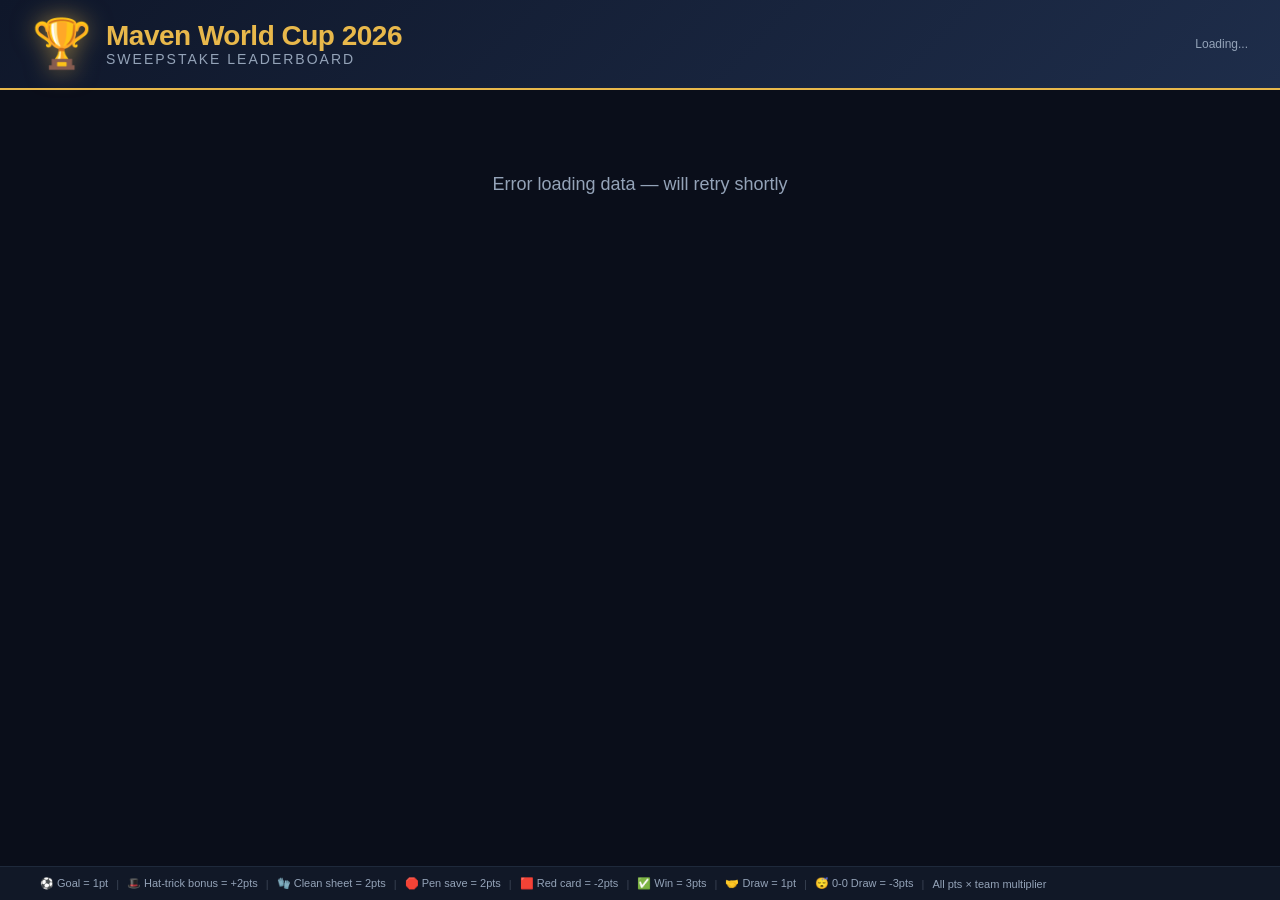
==== index.html @ de95c42e "Initial commit - WC2026 sweepstake leaderboard" ====
<!DOCTYPE html>
<html lang="en">
<head>
  <meta charset="UTF-8" />
  <meta name="viewport" content="width=device-width, initial-scale=1.0" />
  <title>Maven WC2026 Sweepstake</title>
  <link rel="stylesheet" href="style.css" />
</head>
<body class="leaderboard-page">

  <header class="lb-header">
    <div class="lb-header__logo">
      <span class="lb-header__trophy" onclick="window.location.href='admin.html'">🏆</span>
      <div>
        <h1 class="lb-header__title">Maven World Cup 2026</h1>
        <p class="lb-header__subtitle">Sweepstake Leaderboard</p>
      </div>
    </div>
    <div class="lb-header__meta">
      <span id="last-updated" class="lb-header__updated">Loading...</span>
    </div>
  </header>

  <main class="lb-main">
    <div id="leaderboard-container" class="lb-table-wrap">
      <div class="lb-loading">Loading scores...</div>
    </div>
  </main>

  <footer class="lb-footer">
    <div id="scoring-key" class="scoring-key">
      <span class="key-item">⚽ Goal = 1pt</span>
      <span class="key-sep">|</span>
      <span class="key-item">🎩 Hat-trick bonus = +2pts</span>
      <span class="key-sep">|</span>
      <span class="key-item">🧤 Clean sheet = 2pts</span>
      <span class="key-sep">|</span>
      <span class="key-item">🛑 Pen save = 2pts</span>
      <span class="key-sep">|</span>
      <span class="key-item">🟥 Red card = -2pts</span>
      <span class="key-sep">|</span>
      <span class="key-item">✅ Win = 3pts</span>
      <span class="key-sep">|</span>
      <span class="key-item">🤝 Draw = 1pt</span>
      <span class="key-sep">|</span>
      <span class="key-item">😴 0-0 Draw = -3pts</span>
      <span class="key-sep">|</span>
      <span class="key-item">All pts × team multiplier</span>
    </div>
  </footer>

  <script src="js/scoring.js"></script>
  <script src="js/leaderboard.js"></script>
</body>
</html>
---- style.css ----
/* ===================================================
   WC2026 Sweepstake – Stylesheet
   =================================================== */

:root {
  --bg:         #0a0e1a;
  --bg-card:    #111827;
  --bg-card2:   #1a2235;
  --accent:     #e8b84b;
  --accent2:    #3b82f6;
  --green:      #22c55e;
  --red:        #ef4444;
  --text:       #f1f5f9;
  --text-muted: #94a3b8;
  --border:     #1e293b;
  --gold:       #ffd700;
  --silver:     #c0c0c0;
  --bronze:     #cd7f32;
  --font:       'Segoe UI', Arial, sans-serif;
  --radius:     10px;
  --shadow:     0 4px 24px rgba(0,0,0,0.4);
}

* { box-sizing: border-box; margin: 0; padding: 0; }

body {
  font-family: var(--font);
  background: var(--bg);
  color: var(--text);
  min-height: 100vh;
}

a { color: var(--accent); text-decoration: none; }

/* ---- BUTTONS ---- */
.btn {
  display: inline-flex;
  align-items: center;
  gap: 6px;
  padding: 10px 20px;
  border-radius: 6px;
  border: none;
  cursor: pointer;
  font-size: 14px;
  font-family: var(--font);
  font-weight: 600;
  transition: opacity .15s, transform .1s;
}
.btn:hover { opacity: .85; transform: translateY(-1px); }
.btn--primary  { background: var(--accent2); color: #fff; }
.btn--success  { background: var(--green); color: #fff; }
.btn--danger   { background: var(--red); color: #fff; }
.btn--ghost    { background: transparent; color: var(--text); border: 1px solid var(--border); }
.btn--sm       { padding: 6px 14px; font-size: 13px; }

.hidden { display: none !important; }
.muted  { color: var(--text-muted); font-size: 14px; }

/* ===================================================
   LEADERBOARD PAGE
   =================================================== */

.leaderboard-page {
  display: flex;
  flex-direction: column;
  height: 100vh;
  overflow: hidden;
}

/* Header */
.lb-header {
  display: flex;
  align-items: center;
  justify-content: space-between;
  padding: 16px 32px;
  background: linear-gradient(135deg, #0f172a 0%, #1e2d4a 100%);
  border-bottom: 2px solid var(--accent);
  flex-shrink: 0;
}

.lb-header__logo {
  display: flex;
  align-items: center;
  gap: 14px;
}

.lb-header__trophy {
  font-size: 48px;
  filter: drop-shadow(0 0 12px rgba(232,184,75,0.6));
  cursor: pointer;
  user-select: none;
}

.lb-header__title {
  font-size: 28px;
  font-weight: 800;
  color: var(--accent);
  letter-spacing: -0.5px;
  line-height: 1.1;
}

.lb-header__subtitle {
  font-size: 14px;
  color: var(--text-muted);
  letter-spacing: 2px;
  text-transform: uppercase;
}

.lb-header__meta {
  display: flex;
  align-items: center;
  gap: 16px;
}

.lb-header__updated {
  font-size: 12px;
  color: var(--text-muted);
}

/* Main table area */
.lb-main {
  flex: 1;
  overflow-y: auto;
  padding: 24px 32px;
}

.lb-loading {
  text-align: center;
  padding: 60px;
  color: var(--text-muted);
  font-size: 18px;
}

.lb-empty {
  text-align: center;
  padding: 60px 32px;
  color: var(--text-muted);
}
.lb-empty h2 { color: var(--accent); margin-bottom: 12px; }

/* Table */
.lb-table {
  width: 100%;
  border-collapse: collapse;
}

.lb-table thead th {
  padding: 12px 16px;
  text-align: left;
  font-size: 11px;
  font-weight: 700;
  letter-spacing: 1.5px;
  text-transform: uppercase;
  color: var(--text-muted);
  border-bottom: 1px solid var(--border);
}

.lb-table thead th.right { text-align: right; }
.lb-table thead th.center { text-align: center; }

.lb-table tbody tr {
  border-bottom: 1px solid var(--border);
  transition: background .15s;
}
.lb-table tbody tr:hover { background: var(--bg-card2); }

.lb-table tbody td {
  padding: 14px 16px;
  vertical-align: middle;
}

/* Rank cell */
.rank-cell {
  font-size: 22px;
  font-weight: 800;
  width: 60px;
  text-align: center;
}
.rank--1 { color: var(--gold); }
.rank--2 { color: var(--silver); }
.rank--3 { color: var(--bronze); }
.rank--other { color: var(--text-muted); font-size: 18px; }

/* Rank medal icons */
.rank-medal { font-size: 28px; }

/* Name cell */
.name-cell { font-size: 20px; font-weight: 700; }

/* Teams cell */
.teams-cell { display: flex; gap: 8px; flex-wrap: wrap; }

.team-chip {
  display: inline-flex;
  align-items: center;
  gap: 5px;
  padding: 4px 10px;
  border-radius: 20px;
  font-size: 12px;
  font-weight: 600;
  white-space: nowrap;
}
.team-chip--front-runner  { background: rgba(34,197,94,0.15);  color: #86efac; border: 1px solid rgba(34,197,94,0.3); }
.team-chip--long-shot     { background: rgba(59,130,246,0.15); color: #93c5fd; border: 1px solid rgba(59,130,246,0.3); }
.team-chip--not-a-chancer { background: rgba(239,68,68,0.15);  color: #fca5a5; border: 1px solid rgba(239,68,68,0.3); }

.team-chip__mult {
  font-size: 10px;
  opacity: .7;
}

/* Score cell */
.score-cell {
  text-align: right;
  font-size: 28px;
  font-weight: 900;
  color: var(--accent);
  white-space: nowrap;
}
.score-pts { font-size: 14px; font-weight: 400; color: var(--text-muted); }

/* Score breakdown cell */
.breakdown-cell { text-align: right; font-size: 12px; color: var(--text-muted); }
.breakdown-cell span { display: block; }

/* Top 3 rows get a highlight */
.lb-table tbody tr.top-1 { background: linear-gradient(90deg, rgba(255,215,0,0.06) 0%, transparent 100%); }
.lb-table tbody tr.top-2 { background: linear-gradient(90deg, rgba(192,192,192,0.05) 0%, transparent 100%); }
.lb-table tbody tr.top-3 { background: linear-gradient(90deg, rgba(205,127,50,0.05) 0%, transparent 100%); }

/* Footer scoring key */
.lb-footer {
  flex-shrink: 0;
  padding: 10px 32px;
  background: var(--bg-card);
  border-top: 1px solid var(--border);
}

.scoring-key {
  display: flex;
  flex-wrap: wrap;
  gap: 6px 0;
  align-items: center;
  font-size: 11px;
  color: var(--text-muted);
}

.key-item { padding: 0 8px; }
.key-sep  { opacity: .3; }

/* ===================================================
   ADMIN / DRAW PAGE
   =================================================== */

.admin-page {
  max-width: 900px;
  margin: 0 auto;
  padding: 24px 20px;
}

.admin-header {
  display: flex;
  align-items: center;
  justify-content: space-between;
  margin-bottom: 28px;
}
.admin-header h1 { font-size: 24px; color: var(--accent); }

.admin-main { display: flex; flex-direction: column; gap: 24px; }

/* Card */
.card {
  background: var(--bg-card);
  border: 1px solid var(--border);
  border-radius: var(--radius);
  padding: 24px;
  box-shadow: var(--shadow);
}
.card__title { font-size: 18px; font-weight: 700; color: var(--accent); margin-bottom: 8px; }
.card__desc  { font-size: 14px; color: var(--text-muted); margin-bottom: 16px; }
.card__actions { display: flex; gap: 10px; margin-top: 20px; flex-wrap: wrap; }

/* Names textarea */
.names-textarea {
  width: 100%;
  min-height: 160px;
  background: var(--bg);
  border: 1px solid var(--border);
  border-radius: 6px;
  color: var(--text);
  font-family: var(--font);
  font-size: 14px;
  padding: 12px;
  resize: vertical;
}
.names-textarea:focus { outline: 1px solid var(--accent2); }

/* Bracket status */
.bracket-status {
  display: flex;
  gap: 12px;
  flex-wrap: wrap;
  margin: 12px 0;
}
.bracket-pill {
  padding: 6px 14px;
  border-radius: 20px;
  font-size: 13px;
  font-weight: 600;
}
.bracket-pill--ok      { background: rgba(34,197,94,0.15); color: #86efac; border: 1px solid rgba(34,197,94,0.3); }
.bracket-pill--warning { background: rgba(239,68,68,0.15); color: #fca5a5; border: 1px solid rgba(239,68,68,0.3); }

/* Draw results */
.draw-results {
  display: grid;
  grid-template-columns: repeat(auto-fill, minmax(260px, 1fr));
  gap: 14px;
}

.draw-card {
  background: var(--bg);
  border: 1px solid var(--border);
  border-radius: 8px;
  padding: 14px;
}
.draw-card__name {
  font-size: 15px;
  font-weight: 700;
  margin-bottom: 10px;
  color: var(--text);
}
.draw-card__teams { display: flex; flex-direction: column; gap: 6px; }

/* Existing participants table */
.existing-table {
  width: 100%;
  border-collapse: collapse;
  font-size: 14px;
}
.existing-table th {
  text-align: left;
  padding: 8px 10px;
  font-size: 11px;
  letter-spacing: 1px;
  text-transform: uppercase;
  color: var(--text-muted);
  border-bottom: 1px solid var(--border);
}
.existing-table td {
  padding: 8px 10px;
  border-bottom: 1px solid var(--border);
  vertical-align: middle;
}

/* ===================================================
   PASSWORD GATE
   =================================================== */

.gate-overlay {
  position: fixed; inset: 0;
  background: var(--bg);
  display: flex; align-items: center; justify-content: center;
  z-index: 1000;
}
.gate-box {
  background: var(--bg-card);
  border: 1px solid var(--border);
  border-radius: var(--radius);
  padding: 40px 36px;
  width: 360px;
  text-align: center;
  box-shadow: var(--shadow);
}
.gate-trophy    { font-size: 52px; margin-bottom: 12px; }
.gate-title     { font-size: 22px; font-weight: 800; color: var(--accent); margin-bottom: 4px; }
.gate-subtitle  { font-size: 13px; color: var(--text-muted); margin-bottom: 20px; }
.gate-input {
  width: 100%;
  padding: 10px 14px;
  background: var(--bg);
  border: 1px solid var(--border);
  border-radius: 6px;
  color: var(--text);
  font-size: 15px;
  font-family: var(--font);
  text-align: center;
  letter-spacing: 2px;
}
.gate-input:focus { outline: 1px solid var(--accent2); }
.gate-error { color: var(--red); font-size: 13px; margin-top: 6px; }

/* ===================================================
   TABS
   =================================================== */

.tab-bar {
  display: flex;
  gap: 4px;
  margin-bottom: 20px;
  border-bottom: 1px solid var(--border);
  padding-bottom: 0;
}
.tab-btn {
  padding: 10px 20px;
  background: transparent;
  border: none;
  border-bottom: 2px solid transparent;
  color: var(--text-muted);
  cursor: pointer;
  font-family: var(--font);
  font-size: 14px;
  font-weight: 600;
  margin-bottom: -1px;
  transition: color .15s, border-color .15s;
}
.tab-btn:hover         { color: var(--text); }
.tab-btn--active       { color: var(--accent); border-bottom-color: var(--accent); }

/* ===================================================
   MATCH ENTRY FORM
   =================================================== */

.form-grid {
  display: grid;
  grid-template-columns: repeat(auto-fill, minmax(200px, 1fr));
  gap: 16px;
  margin-bottom: 24px;
}
.form-group { display: flex; flex-direction: column; gap: 6px; }
.form-group label { font-size: 12px; font-weight: 600; letter-spacing: 1px; text-transform: uppercase; color: var(--text-muted); }
.form-input {
  padding: 9px 12px;
  background: var(--bg);
  border: 1px solid var(--border);
  border-radius: 6px;
  color: var(--text);
  font-family: var(--font);
  font-size: 14px;
}
.form-input:focus { outline: 1px solid var(--accent2); }
select.form-input { cursor: pointer; }

/* Score stepper */
.form-group--score { align-items: flex-start; }
.score-stepper {
  display: flex;
  align-items: center;
  gap: 0;
  background: var(--bg);
  border: 1px solid var(--border);
  border-radius: 6px;
  overflow: hidden;
}
.score-stepper button {
  padding: 8px 16px;
  background: var(--bg-card2);
  border: none;
  color: var(--text);
  font-size: 18px;
  cursor: pointer;
  font-family: var(--font);
  transition: background .1s;
}
.score-stepper button:hover { background: var(--accent2); }
.score-stepper span { min-width: 40px; text-align: center; font-size: 22px; font-weight: 800; color: var(--accent); }

/* Goal scorers */
.scorers-section {
  display: grid;
  grid-template-columns: 1fr 1fr;
  gap: 20px;
  margin-bottom: 24px;
}
.scorers-col {}
.scorers-title { font-size: 14px; font-weight: 700; color: var(--text-muted); margin-bottom: 10px; }
.scorers-list  { display: flex; flex-direction: column; gap: 6px; min-height: 10px; }
.scorer-row    { display: flex; align-items: center; gap: 8px; }
.scorer-num    { font-size: 11px; color: var(--text-muted); white-space: nowrap; min-width: 46px; }
.scorer-input  { flex: 1; padding: 7px 10px !important; font-size: 13px !important; }
.scorers-hint  { font-size: 11px; color: var(--text-muted); margin-top: 8px; font-style: italic; }

/* Events section */
.events-section {
  display: grid;
  grid-template-columns: 1fr 1fr;
  gap: 20px;
  margin-bottom: 24px;
}
.events-col {}
.events-title { font-size: 14px; font-weight: 700; color: var(--text-muted); margin-bottom: 10px; }
.event-row    { display: flex; align-items: center; justify-content: space-between; padding: 6px 0; border-bottom: 1px solid var(--border); }
.event-row span { font-size: 13px; }

.mini-stepper {
  display: flex; align-items: center; gap: 0;
  background: var(--bg);
  border: 1px solid var(--border);
  border-radius: 5px;
  overflow: hidden;
}
.mini-stepper button {
  padding: 4px 10px;
  background: var(--bg-card2);
  border: none;
  color: var(--text);
  font-size: 15px;
  cursor: pointer;
  font-family: var(--font);
}
.mini-stepper button:hover { background: var(--accent2); }
.mini-stepper span { min-width: 28px; text-align: center; font-size: 16px; font-weight: 700; color: var(--accent); }

/* Match preview */
.match-preview {
  background: var(--bg);
  border: 1px solid var(--border);
  border-radius: 8px;
  padding: 16px 20px;
  margin-bottom: 20px;
}
.preview-header {
  display: flex; align-items: center; justify-content: space-between;
  margin-bottom: 8px;
}
.preview-team  { font-size: 15px; font-weight: 700; }
.preview-score { font-size: 26px; font-weight: 900; color: var(--accent); }
.preview-mult  { font-size: 11px; color: var(--text-muted); }
.preview-pts   { display: flex; align-items: center; justify-content: space-between; font-size: 13px; color: var(--text-muted); }
.preview-pts-val   { font-size: 16px; font-weight: 700; color: var(--accent2); }
.preview-pts-label { color: var(--text-muted); }

/* ===================================================
   MATCH HISTORY
   =================================================== */

.history-item {
  border: 1px solid var(--border);
  border-radius: 8px;
  padding: 14px 16px;
  margin-bottom: 10px;
  background: var(--bg);
}
.history-meta  { font-size: 11px; color: var(--text-muted); margin-bottom: 8px; text-transform: uppercase; letter-spacing: 1px; }
.history-match { display: flex; align-items: center; justify-content: space-between; gap: 12px; }
.history-side  { display: flex; flex-direction: column; gap: 3px; flex: 1; }
.history-side--right { align-items: flex-end; }
.history-team  { font-size: 15px; font-weight: 700; }
.history-result { font-size: 12px; font-weight: 700; }
.history-badges { font-size: 11px; color: var(--text-muted); }
.history-scoreline { font-size: 24px; font-weight: 900; color: var(--accent); text-align: center; min-width: 80px; }
.history-actions { display: flex; justify-content: flex-end; margin-top: 10px; }

/* ===================================================
   EXPORT
   =================================================== */

.export-stats { display: flex; gap: 10px; flex-wrap: wrap; margin-bottom: 16px; }
.stat-pill {
  padding: 6px 14px;
  background: var(--bg);
  border: 1px solid var(--border);
  border-radius: 20px;
  font-size: 13px;
  color: var(--text-muted);
}

code {
  background: var(--bg);
  padding: 2px 6px;
  border-radius: 4px;
  font-size: 12px;
  color: var(--accent);
  border: 1px solid var(--border);
}

/* Scoring reference table */
.scoring-ref-table {
  width: 100%;
  border-collapse: collapse;
  font-size: 13px;
  margin-top: 12px;
}
.scoring-ref-table th {
  text-align: left;
  padding: 8px 10px;
  border-bottom: 1px solid var(--border);
  color: var(--text-muted);
  font-size: 11px;
  text-transform: uppercase;
  letter-spacing: 1px;
}
.scoring-ref-table td {
  padding: 7px 10px;
  border-bottom: 1px solid var(--border);
}
.scoring-ref-table tr:last-child td { border-bottom: none; }
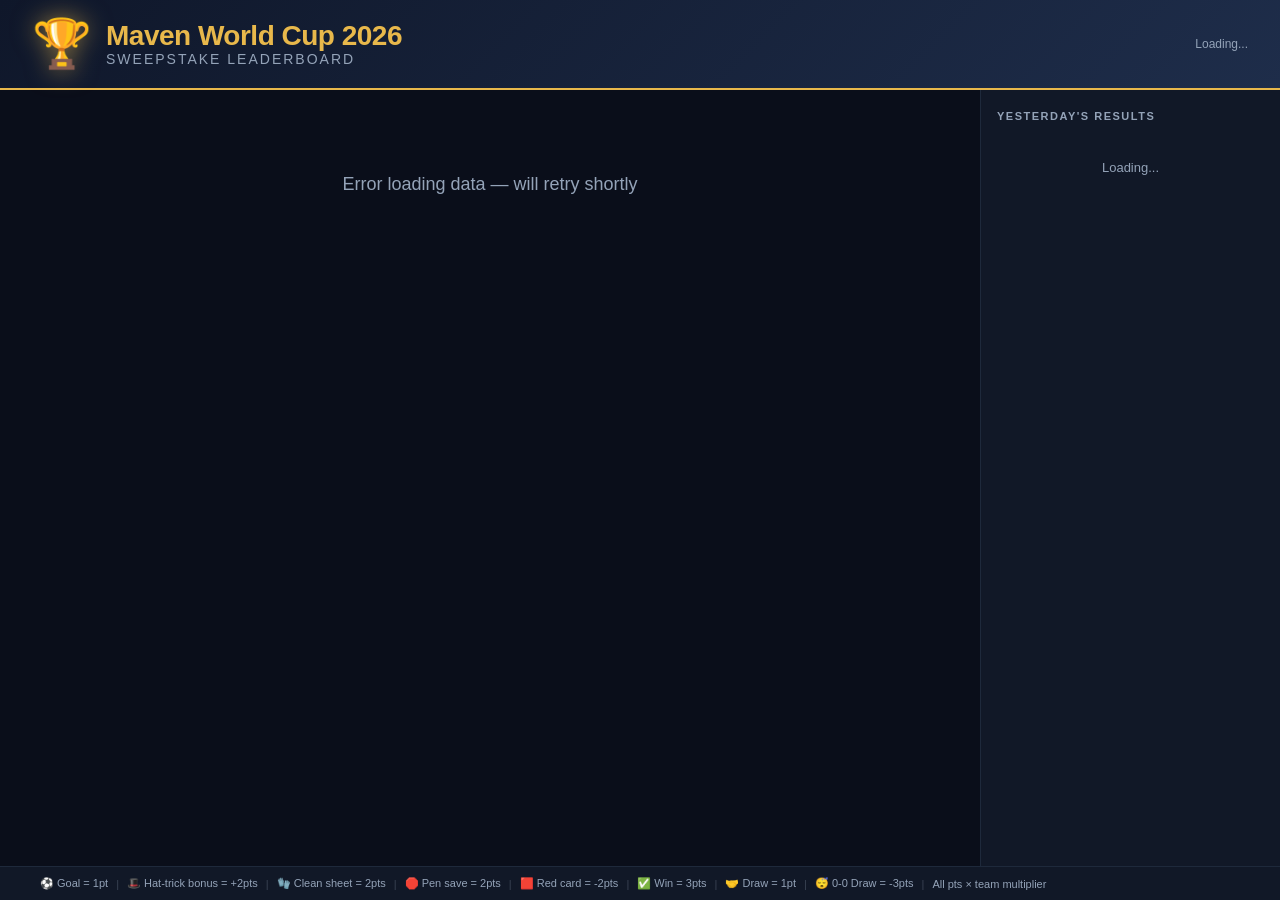
==== commit 972e2cdc: "Add yesterday's results sidebar to leaderboard" ====
--- a/index.html
+++ b/index.html
@@ -21,11 +21,18 @@
     </div>
   </header>
 
-  <main class="lb-main">
-    <div id="leaderboard-container" class="lb-table-wrap">
-      <div class="lb-loading">Loading scores...</div>
-    </div>
-  </main>
+  <div class="lb-body">
+    <main class="lb-main">
+      <div id="leaderboard-container" class="lb-table-wrap">
+        <div class="lb-loading">Loading scores...</div>
+      </div>
+    </main>
+
+    <aside class="lb-sidebar" id="sidebar-results">
+      <div class="sidebar-title">Yesterday's Results</div>
+      <div class="sidebar-empty">Loading...</div>
+    </aside>
+  </div>
 
   <footer class="lb-footer">
     <div id="scoring-key" class="scoring-key">
--- a/style.css
+++ b/style.css
@@ -117,11 +117,130 @@
   color: var(--text-muted);
 }
 
+/* Body row (main + sidebar) */
+.lb-body {
+  flex: 1;
+  display: flex;
+  overflow: hidden;
+}
+
 /* Main table area */
 .lb-main {
   flex: 1;
   overflow-y: auto;
   padding: 24px 32px;
+}
+
+/* ── Yesterday's results sidebar ── */
+.lb-sidebar {
+  width: 300px;
+  flex-shrink: 0;
+  overflow-y: auto;
+  padding: 20px 16px;
+  background: var(--bg-card);
+  border-left: 1px solid var(--border);
+}
+
+.sidebar-title {
+  font-size: 11px;
+  font-weight: 700;
+  letter-spacing: 1.5px;
+  text-transform: uppercase;
+  color: var(--text-muted);
+  margin-bottom: 14px;
+}
+
+.sidebar-empty {
+  color: var(--text-muted);
+  font-size: 13px;
+  text-align: center;
+  padding: 24px 0;
+}
+
+.sidebar-match {
+  background: var(--bg);
+  border: 1px solid var(--border);
+  border-radius: 8px;
+  padding: 12px 14px;
+  margin-bottom: 12px;
+}
+
+.sidebar-round {
+  font-size: 10px;
+  font-weight: 700;
+  letter-spacing: 1px;
+  text-transform: uppercase;
+  color: var(--text-muted);
+  margin-bottom: 8px;
+}
+
+.sidebar-scoreline {
+  display: flex;
+  align-items: center;
+  justify-content: space-between;
+  gap: 6px;
+  margin-bottom: 12px;
+}
+
+.sidebar-team-name {
+  font-size: 13px;
+  font-weight: 700;
+  flex: 1;
+  line-height: 1.2;
+}
+
+.sidebar-team-name--away {
+  text-align: right;
+}
+
+.sidebar-score {
+  font-size: 20px;
+  font-weight: 900;
+  color: var(--accent);
+  white-space: nowrap;
+  flex-shrink: 0;
+}
+
+.sidebar-pts {
+  border-top: 1px solid var(--border);
+  padding-top: 10px;
+  display: flex;
+  flex-direction: column;
+  gap: 6px;
+}
+
+.sidebar-team-pts {
+  display: flex;
+  justify-content: space-between;
+  align-items: flex-start;
+  gap: 6px;
+}
+
+.sidebar-team-pts__name {
+  font-size: 11px;
+  font-weight: 700;
+  color: var(--text);
+  flex-shrink: 0;
+}
+
+.sidebar-team-pts__events {
+  font-size: 10px;
+  color: var(--text-muted);
+  text-align: right;
+  flex: 1;
+  line-height: 1.4;
+}
+
+.sidebar-team-pts__total {
+  font-size: 14px;
+  font-weight: 800;
+  color: var(--accent2);
+  white-space: nowrap;
+  flex-shrink: 0;
+}
+
+.sidebar-team-pts__total--neg {
+  color: var(--red);
 }
 
 .lb-loading {
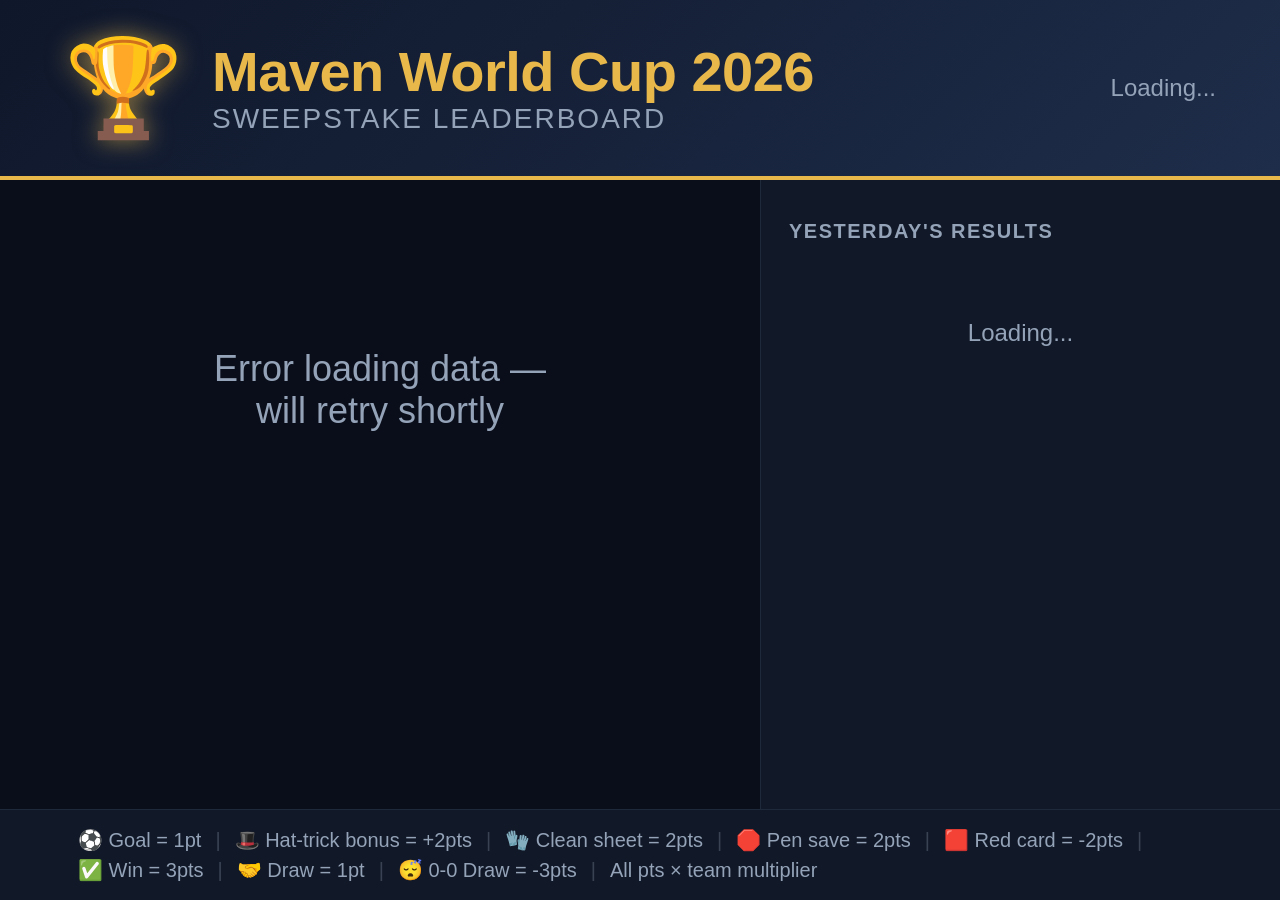
==== commit 652530ff: "Fix emoji rendering on signage - load Noto Color Emoji font" ====
--- a/index.html
+++ b/index.html
@@ -4,6 +4,8 @@
   <meta charset="UTF-8" />
   <meta name="viewport" content="width=device-width, initial-scale=1.0" />
   <title>Maven WC2026 Sweepstake</title>
+  <link rel="preconnect" href="https://fonts.googleapis.com" />
+  <link href="https://fonts.googleapis.com/css2?family=Noto+Color+Emoji&display=swap" rel="stylesheet" />
   <link rel="stylesheet" href="style.css" />
 </head>
 <body class="leaderboard-page">
--- a/style.css
+++ b/style.css
@@ -16,7 +16,7 @@
   --gold:       #ffd700;
   --silver:     #c0c0c0;
   --bronze:     #cd7f32;
-  --font:       'Segoe UI', Arial, sans-serif;
+  --font:       'Segoe UI', Arial, 'Apple Color Emoji', 'Segoe UI Emoji', 'Noto Color Emoji', sans-serif;
   --radius:     10px;
   --shadow:     0 4px 24px rgba(0,0,0,0.4);
 }
@@ -72,27 +72,27 @@
   display: flex;
   align-items: center;
   justify-content: space-between;
-  padding: 16px 32px;
+  padding: 32px 64px;
   background: linear-gradient(135deg, #0f172a 0%, #1e2d4a 100%);
-  border-bottom: 2px solid var(--accent);
+  border-bottom: 4px solid var(--accent);
   flex-shrink: 0;
 }
 
 .lb-header__logo {
   display: flex;
   align-items: center;
-  gap: 14px;
+  gap: 28px;
 }
 
 .lb-header__trophy {
-  font-size: 48px;
+  font-size: 96px;
   filter: drop-shadow(0 0 12px rgba(232,184,75,0.6));
   cursor: pointer;
   user-select: none;
 }
 
 .lb-header__title {
-  font-size: 28px;
+  font-size: 56px;
   font-weight: 800;
   color: var(--accent);
   letter-spacing: -0.5px;
@@ -100,7 +100,7 @@
 }
 
 .lb-header__subtitle {
-  font-size: 14px;
+  font-size: 28px;
   color: var(--text-muted);
   letter-spacing: 2px;
   text-transform: uppercase;
@@ -113,7 +113,7 @@
 }
 
 .lb-header__updated {
-  font-size: 12px;
+  font-size: 24px;
   color: var(--text-muted);
 }
 
@@ -128,62 +128,62 @@
 .lb-main {
   flex: 1;
   overflow-y: auto;
-  padding: 24px 32px;
+  padding: 48px 64px;
 }
 
 /* ── Yesterday's results sidebar ── */
 .lb-sidebar {
-  width: 300px;
+  width: 520px;
   flex-shrink: 0;
   overflow-y: auto;
-  padding: 20px 16px;
+  padding: 40px 28px;
   background: var(--bg-card);
   border-left: 1px solid var(--border);
 }
 
 .sidebar-title {
-  font-size: 11px;
+  font-size: 20px;
   font-weight: 700;
   letter-spacing: 1.5px;
   text-transform: uppercase;
   color: var(--text-muted);
-  margin-bottom: 14px;
+  margin-bottom: 28px;
 }
 
 .sidebar-empty {
   color: var(--text-muted);
-  font-size: 13px;
+  font-size: 24px;
   text-align: center;
-  padding: 24px 0;
+  padding: 48px 0;
 }
 
 .sidebar-match {
   background: var(--bg);
   border: 1px solid var(--border);
-  border-radius: 8px;
-  padding: 12px 14px;
-  margin-bottom: 12px;
+  border-radius: 14px;
+  padding: 22px 26px;
+  margin-bottom: 22px;
 }
 
 .sidebar-round {
-  font-size: 10px;
+  font-size: 18px;
   font-weight: 700;
   letter-spacing: 1px;
   text-transform: uppercase;
   color: var(--text-muted);
-  margin-bottom: 8px;
+  margin-bottom: 14px;
 }
 
 .sidebar-scoreline {
   display: flex;
   align-items: center;
   justify-content: space-between;
-  gap: 6px;
-  margin-bottom: 12px;
+  gap: 10px;
+  margin-bottom: 20px;
 }
 
 .sidebar-team-name {
-  font-size: 13px;
+  font-size: 24px;
   font-weight: 700;
   flex: 1;
   line-height: 1.2;
@@ -194,7 +194,7 @@
 }
 
 .sidebar-score {
-  font-size: 20px;
+  font-size: 38px;
   font-weight: 900;
   color: var(--accent);
   white-space: nowrap;
@@ -203,28 +203,28 @@
 
 .sidebar-pts {
   border-top: 1px solid var(--border);
-  padding-top: 10px;
+  padding-top: 18px;
   display: flex;
   flex-direction: column;
-  gap: 6px;
+  gap: 10px;
 }
 
 .sidebar-team-pts {
   display: flex;
   justify-content: space-between;
   align-items: flex-start;
-  gap: 6px;
+  gap: 10px;
 }
 
 .sidebar-team-pts__name {
-  font-size: 11px;
+  font-size: 20px;
   font-weight: 700;
   color: var(--text);
   flex-shrink: 0;
 }
 
 .sidebar-team-pts__events {
-  font-size: 10px;
+  font-size: 18px;
   color: var(--text-muted);
   text-align: right;
   flex: 1;
@@ -232,7 +232,7 @@
 }
 
 .sidebar-team-pts__total {
-  font-size: 14px;
+  font-size: 26px;
   font-weight: 800;
   color: var(--accent2);
   white-space: nowrap;
@@ -245,9 +245,9 @@
 
 .lb-loading {
   text-align: center;
-  padding: 60px;
-  color: var(--text-muted);
-  font-size: 18px;
+  padding: 120px;
+  color: var(--text-muted);
+  font-size: 36px;
 }
 
 .lb-empty {
@@ -264,9 +264,9 @@
 }
 
 .lb-table thead th {
-  padding: 12px 16px;
+  padding: 24px 32px;
   text-align: left;
-  font-size: 11px;
+  font-size: 20px;
   font-weight: 700;
   letter-spacing: 1.5px;
   text-transform: uppercase;
@@ -284,38 +284,38 @@
 .lb-table tbody tr:hover { background: var(--bg-card2); }
 
 .lb-table tbody td {
-  padding: 14px 16px;
+  padding: 28px 32px;
   vertical-align: middle;
 }
 
 /* Rank cell */
 .rank-cell {
-  font-size: 22px;
+  font-size: 40px;
   font-weight: 800;
-  width: 60px;
+  width: 100px;
   text-align: center;
 }
 .rank--1 { color: var(--gold); }
 .rank--2 { color: var(--silver); }
 .rank--3 { color: var(--bronze); }
-.rank--other { color: var(--text-muted); font-size: 18px; }
+.rank--other { color: var(--text-muted); font-size: 34px; }
 
 /* Rank medal icons */
-.rank-medal { font-size: 28px; }
+.rank-medal { font-size: 52px; }
 
 /* Name cell */
-.name-cell { font-size: 20px; font-weight: 700; }
+.name-cell { font-size: 38px; font-weight: 700; }
 
 /* Teams cell */
-.teams-cell { display: flex; gap: 8px; flex-wrap: wrap; }
+.teams-cell { display: flex; gap: 16px; flex-wrap: wrap; }
 
 .team-chip {
   display: inline-flex;
   align-items: center;
-  gap: 5px;
-  padding: 4px 10px;
-  border-radius: 20px;
-  font-size: 12px;
+  gap: 10px;
+  padding: 8px 18px;
+  border-radius: 36px;
+  font-size: 22px;
   font-weight: 600;
   white-space: nowrap;
 }
@@ -324,22 +324,22 @@
 .team-chip--not-a-chancer { background: rgba(239,68,68,0.15);  color: #fca5a5; border: 1px solid rgba(239,68,68,0.3); }
 
 .team-chip__mult {
-  font-size: 10px;
+  font-size: 18px;
   opacity: .7;
 }
 
 /* Score cell */
 .score-cell {
   text-align: right;
-  font-size: 28px;
+  font-size: 52px;
   font-weight: 900;
   color: var(--accent);
   white-space: nowrap;
 }
-.score-pts { font-size: 14px; font-weight: 400; color: var(--text-muted); }
+.score-pts { font-size: 26px; font-weight: 400; color: var(--text-muted); }
 
 /* Score breakdown cell */
-.breakdown-cell { text-align: right; font-size: 12px; color: var(--text-muted); }
+.breakdown-cell { text-align: right; font-size: 22px; color: var(--text-muted); }
 .breakdown-cell span { display: block; }
 
 /* Top 3 rows get a highlight */
@@ -350,7 +350,7 @@
 /* Footer scoring key */
 .lb-footer {
   flex-shrink: 0;
-  padding: 10px 32px;
+  padding: 18px 64px;
   background: var(--bg-card);
   border-top: 1px solid var(--border);
 }
@@ -360,11 +360,11 @@
   flex-wrap: wrap;
   gap: 6px 0;
   align-items: center;
-  font-size: 11px;
-  color: var(--text-muted);
-}
-
-.key-item { padding: 0 8px; }
+  font-size: 20px;
+  color: var(--text-muted);
+}
+
+.key-item { padding: 0 14px; }
 .key-sep  { opacity: .3; }
 
 /* ===================================================
@@ -684,6 +684,18 @@
   color: var(--text-muted);
 }
 
+.prog-bracket-heading {
+  margin: 18px 0 8px;
+  font-size: 12px;
+  font-weight: 700;
+  letter-spacing: 1.2px;
+  text-transform: uppercase;
+  color: var(--text-muted);
+}
+.prog-bracket-heading:first-child { margin-top: 0; }
+
+.prog-table { margin-bottom: 4px; }
+
 code {
   background: var(--bg);
   padding: 2px 6px;
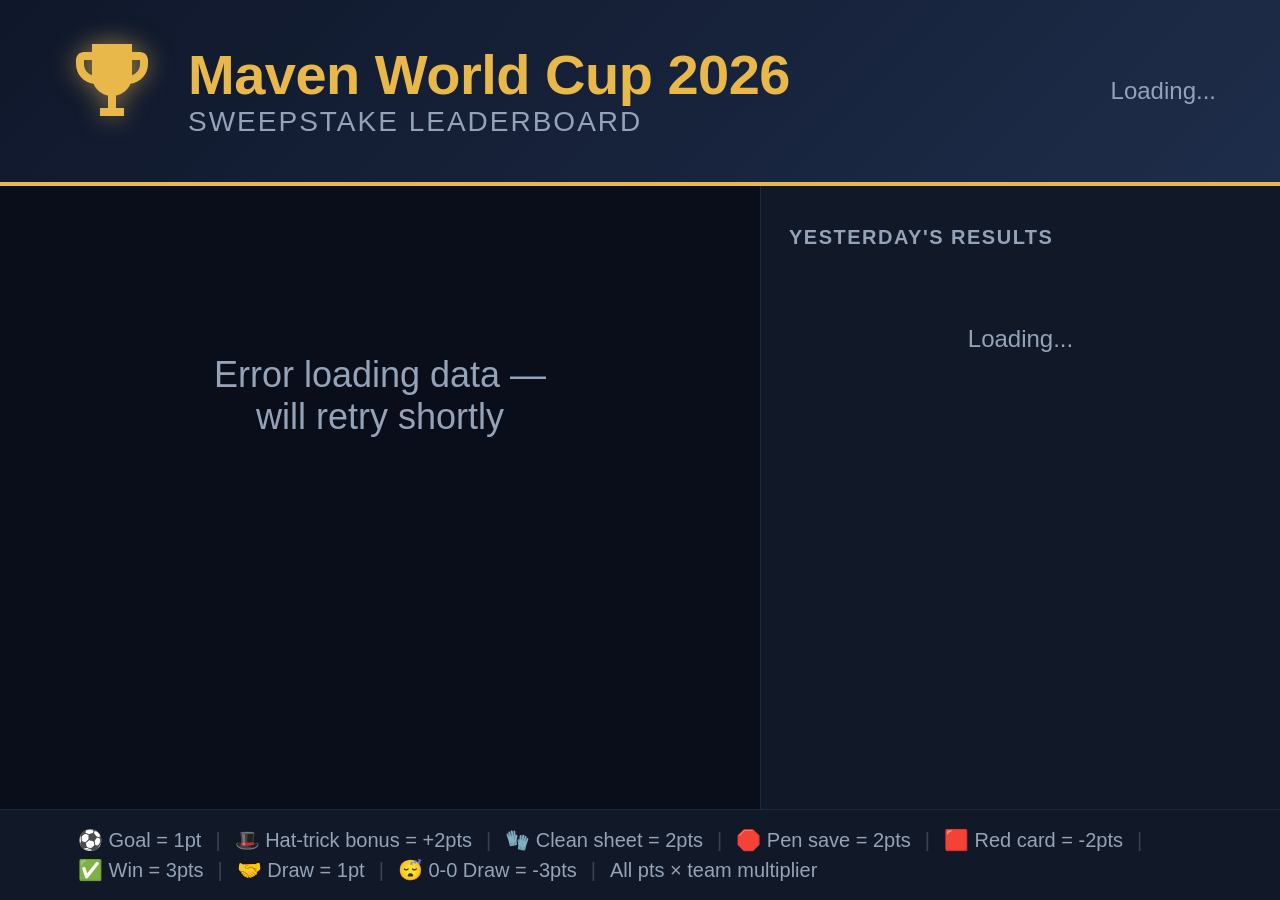
==== commit b4a1aada: "Replace trophy emoji with inline SVG for reliable signage rendering" ====
--- a/index.html
+++ b/index.html
@@ -12,7 +12,11 @@
 
   <header class="lb-header">
     <div class="lb-header__logo">
-      <span class="lb-header__trophy" onclick="window.location.href='admin.html'">🏆</span>
+      <span class="lb-header__trophy" onclick="window.location.href='admin.html'">
+        <svg xmlns="http://www.w3.org/2000/svg" viewBox="0 0 24 24" width="96" height="96" fill="#e8b84b" aria-hidden="true">
+          <path d="M19 5h-2V3H7v2H5c-1.1 0-2 .9-2 2v1c0 2.55 1.92 4.63 4.39 4.94.63 1.5 1.98 2.63 3.61 2.96V19H9v2h6v-2h-2v-3.1c1.63-.33 2.98-1.46 3.61-2.96C19.08 12.63 21 10.55 21 8V7c0-1.1-.9-2-2-2zM7 10.82C5.84 10.4 5 9.3 5 8V7h2v3.82zM19 8c0 1.3-.84 2.4-2 2.82V7h2v1z"/>
+        </svg>
+      </span>
       <div>
         <h1 class="lb-header__title">Maven World Cup 2026</h1>
         <p class="lb-header__subtitle">Sweepstake Leaderboard</p>
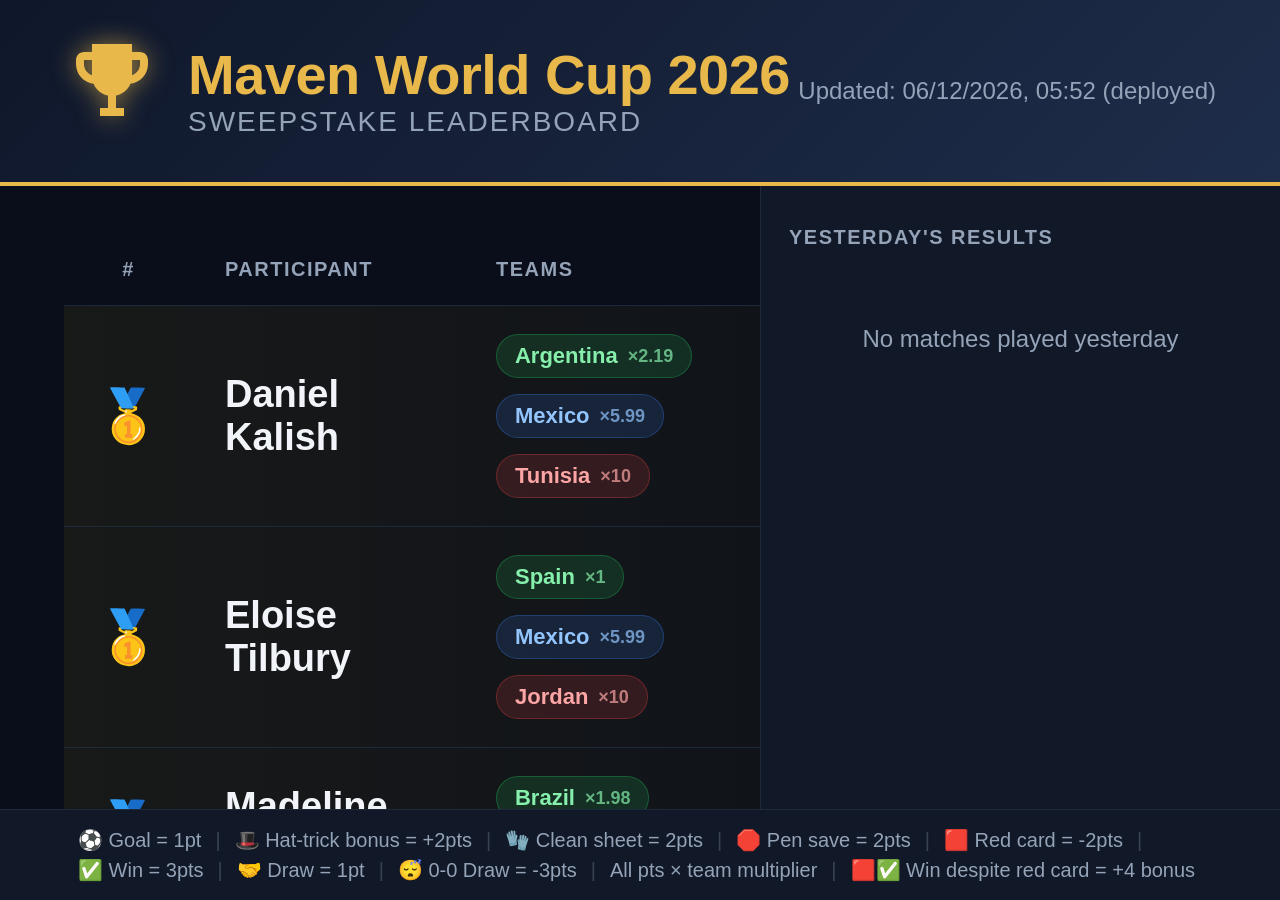
==== commit 707acd91: "Add win-despite-red-card bonus to scoring key footer" ====
--- a/index.html
+++ b/index.html
@@ -59,6 +59,8 @@
       <span class="key-item">😴 0-0 Draw = -3pts</span>
       <span class="key-sep">|</span>
       <span class="key-item">All pts × team multiplier</span>
+          <span class="key-sep">|</span>
+          <span class="key-item">🟥✅ Win despite red card = +4 bonus</span>
     </div>
   </footer>
 
--- a/style.css
+++ b/style.css
@@ -303,6 +303,19 @@
 /* Rank medal icons */
 .rank-medal { font-size: 52px; }
 
+/* Position change indicators */
+.rank-delta {
+  display: block;
+  font-size: 22px;
+  font-weight: 700;
+  margin-top: 6px;
+  letter-spacing: 0;
+}
+.rank-delta--up   { color: var(--green); }
+.rank-delta--down { color: var(--red); }
+.rank-delta--same { color: var(--text-muted); opacity: 0.35; }
+.rank-delta--new  { color: var(--accent); font-size: 18px; }
+
 /* Name cell */
 .name-cell { font-size: 38px; font-weight: 700; }
 
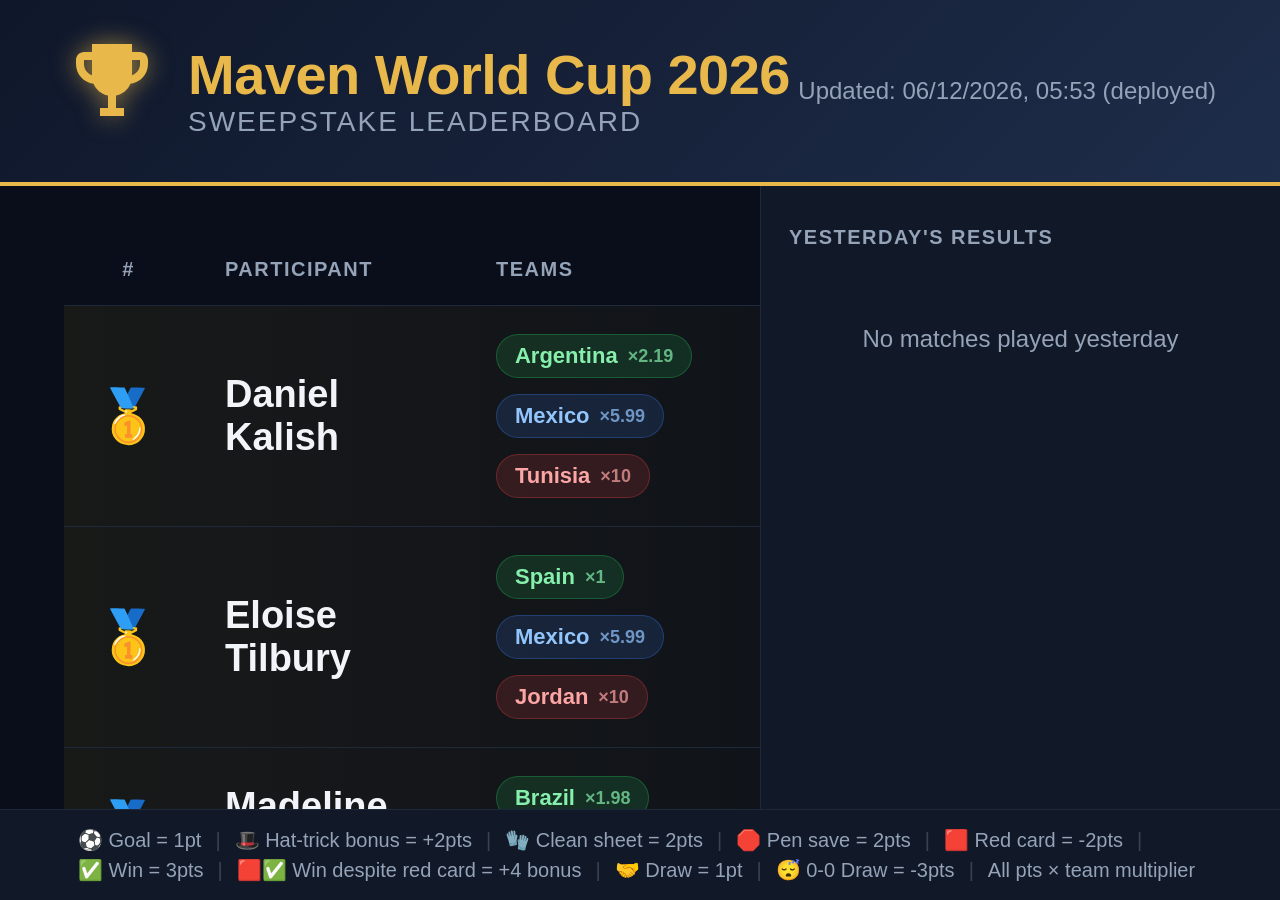
==== commit cc857d82: "Move win-despite-red-card bonus between Win and Draw in footer" ====
--- a/index.html
+++ b/index.html
@@ -54,13 +54,13 @@
       <span class="key-sep">|</span>
       <span class="key-item">✅ Win = 3pts</span>
       <span class="key-sep">|</span>
+      <span class="key-item">🟥✅ Win despite red card = +4 bonus</span>
+      <span class="key-sep">|</span>
       <span class="key-item">🤝 Draw = 1pt</span>
       <span class="key-sep">|</span>
       <span class="key-item">😴 0-0 Draw = -3pts</span>
       <span class="key-sep">|</span>
       <span class="key-item">All pts × team multiplier</span>
-          <span class="key-sep">|</span>
-          <span class="key-item">🟥✅ Win despite red card = +4 bonus</span>
     </div>
   </footer>
 
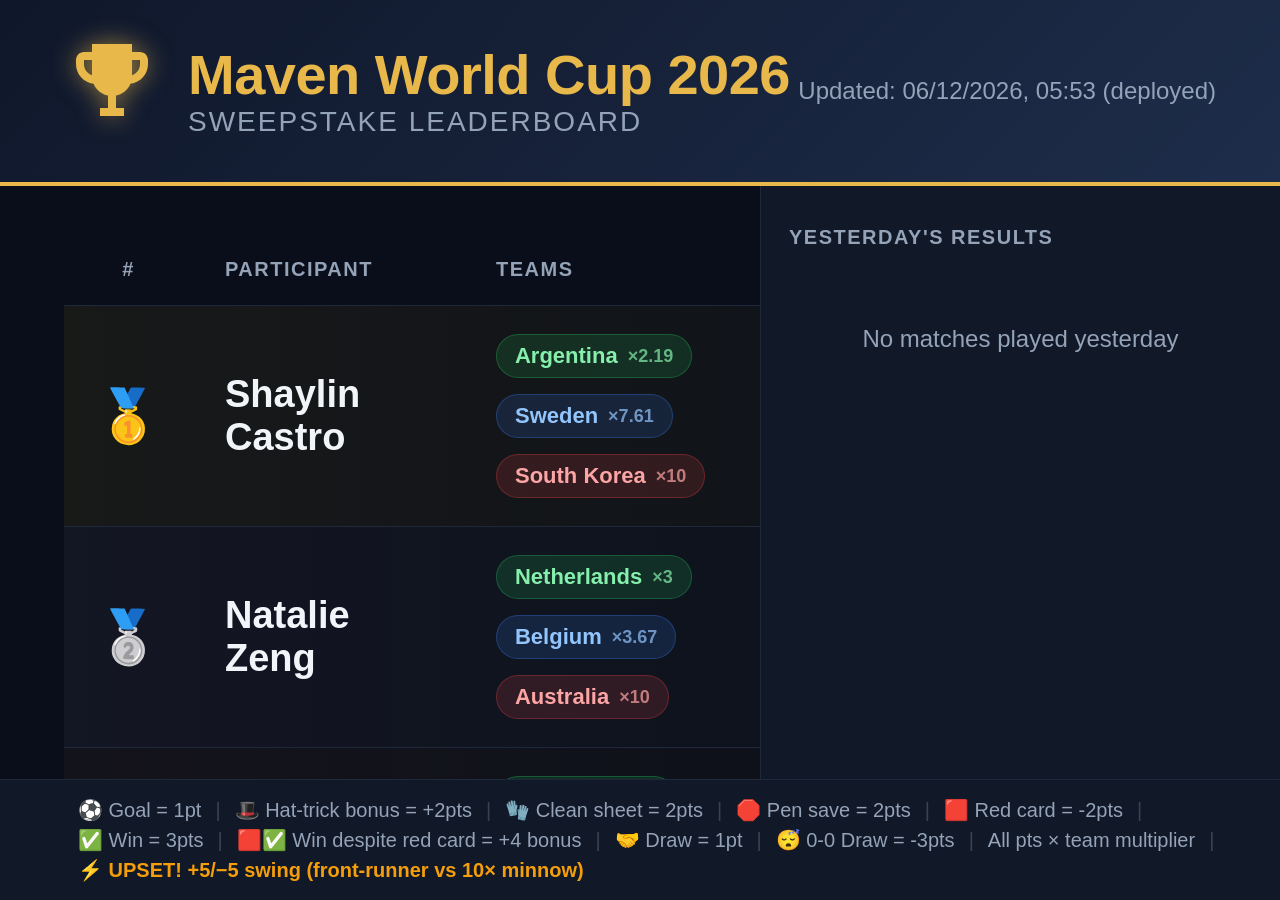
==== commit 7001acc5: "Add upset scoring rule: front-runner vs 10x minnow +5/-5 swing" ====
--- a/index.html
+++ b/index.html
@@ -61,6 +61,8 @@
       <span class="key-item">😴 0-0 Draw = -3pts</span>
       <span class="key-sep">|</span>
       <span class="key-item">All pts × team multiplier</span>
+      <span class="key-sep">|</span>
+      <span class="key-item key-item--upset">⚡ UPSET! +5/−5 swing (front-runner vs 10× minnow)</span>
     </div>
   </footer>
 
--- a/style.css
+++ b/style.css
@@ -316,6 +316,204 @@
 .rank-delta--same { color: var(--text-muted); opacity: 0.35; }
 .rank-delta--new  { color: var(--accent); font-size: 18px; }
 
+/* Clickable name cells */
+.lb-name-link { cursor: pointer; }
+.lb-name-link:hover { color: var(--accent) !important; text-decoration: underline; }
+
+/* Clickable sidebar match cards */
+.lb-match-link { cursor: pointer; transition: background .15s; }
+.lb-match-link:hover { background: var(--bg-card2); }
+.sidebar-match-tap-hint {
+  font-size: 11px;
+  color: var(--text-muted);
+  opacity: 0.5;
+  margin-top: 10px;
+  text-align: center;
+}
+
+/* ===================================================
+   MODALS
+   =================================================== */
+
+.lb-modal-overlay {
+  position: fixed;
+  inset: 0;
+  background: rgba(0, 0, 0, 0.75);
+  z-index: 500;
+  display: flex;
+  align-items: center;
+  justify-content: center;
+  padding: 24px;
+}
+
+.lb-modal-box {
+  background: var(--bg-card);
+  border: 1px solid var(--border);
+  border-radius: 14px;
+  width: 100%;
+  max-width: 700px;
+  max-height: 85vh;
+  overflow-y: auto;
+  padding: 36px 36px 28px;
+  position: relative;
+  box-shadow: var(--shadow);
+}
+
+.lb-modal-close {
+  position: absolute;
+  top: 14px;
+  right: 18px;
+  background: transparent;
+  border: none;
+  color: var(--text-muted);
+  font-size: 22px;
+  cursor: pointer;
+  line-height: 1;
+  padding: 4px 8px;
+  border-radius: 4px;
+}
+.lb-modal-close:hover { background: var(--bg-card2); color: var(--text); }
+
+/* Participant modal */
+.lb-modal-title    { font-size: 26px; font-weight: 800; color: var(--accent); margin-bottom: 2px; }
+.lb-modal-subtitle { font-size: 15px; color: var(--text-muted); margin-bottom: 24px; }
+
+.lb-modal-team-block {
+  border: 1px solid var(--border);
+  border-radius: 10px;
+  overflow: hidden;
+  margin-bottom: 18px;
+}
+
+.lb-modal-team-hdr {
+  display: flex;
+  align-items: center;
+  justify-content: space-between;
+  gap: 12px;
+  padding: 14px 18px;
+  background: var(--bg-card2);
+  flex-wrap: wrap;
+}
+
+.lb-modal-stage-badge {
+  font-size: 13px;
+  font-weight: 600;
+  color: var(--text-muted);
+  background: var(--bg);
+  border: 1px solid var(--border);
+  border-radius: 20px;
+  padding: 4px 12px;
+  white-space: nowrap;
+}
+.lb-modal-stage-badge--knocked { color: var(--red); border-color: rgba(239,68,68,0.3); }
+
+.lb-modal-match-list { padding: 0 18px; }
+
+.lb-modal-match-row {
+  display: flex;
+  align-items: center;
+  gap: 12px;
+  padding: 11px 0;
+  border-bottom: 1px solid var(--border);
+  cursor: pointer;
+  transition: background .12s;
+  border-radius: 4px;
+}
+.lb-modal-match-row:last-child { border-bottom: none; }
+.lb-modal-match-row:hover { background: var(--bg-card2); padding-left: 8px; padding-right: 8px; margin: 0 -8px; }
+
+.lb-modal-mr-date    { font-size: 12px; color: var(--text-muted); white-space: nowrap; min-width: 82px; }
+.lb-modal-mr-fixture { flex: 1; font-size: 14px; font-weight: 600; }
+.lb-modal-mr-events  { font-size: 13px; color: var(--text-muted); text-align: right; }
+.lb-modal-mr-pts     { font-size: 14px; font-weight: 600; white-space: nowrap; text-align: right; color: var(--text-muted); }
+.lb-modal-mr-pts.pos { color: var(--accent2); }
+.lb-modal-mr-pts.neg { color: var(--red); }
+.lb-modal-mr-pts strong { font-size: 15px; }
+
+.lb-modal-no-matches {
+  padding: 14px 18px;
+  font-size: 13px;
+  color: var(--text-muted);
+  font-style: italic;
+}
+
+.lb-modal-team-subtotal {
+  display: flex;
+  align-items: center;
+  gap: 10px;
+  justify-content: flex-end;
+  padding: 10px 18px;
+  font-size: 13px;
+  color: var(--text-muted);
+  background: var(--bg-card2);
+  border-top: 1px solid var(--border);
+}
+.lb-modal-team-subtotal strong { color: var(--text); }
+.lb-modal-prog-note { font-size: 11px; opacity: 0.6; }
+
+/* Match modal */
+.lb-modal-match-hdr      { text-align: center; margin-bottom: 28px; }
+.lb-modal-match-round-lbl {
+  font-size: 12px;
+  font-weight: 700;
+  letter-spacing: 1.5px;
+  text-transform: uppercase;
+  color: var(--text-muted);
+  margin-bottom: 12px;
+}
+.lb-modal-match-scoreline {
+  display: flex;
+  align-items: center;
+  justify-content: center;
+  gap: 20px;
+}
+.lb-modal-match-team  { font-size: 20px; font-weight: 700; }
+.lb-modal-match-score { font-size: 40px; font-weight: 900; color: var(--accent); }
+
+.lb-modal-section-title {
+  font-size: 12px;
+  font-weight: 700;
+  letter-spacing: 1.5px;
+  text-transform: uppercase;
+  color: var(--text-muted);
+  margin-bottom: 14px;
+  border-bottom: 1px solid var(--border);
+  padding-bottom: 8px;
+}
+
+.lb-modal-earner-row {
+  display: flex;
+  align-items: center;
+  gap: 12px;
+  padding: 11px 0;
+  border-bottom: 1px solid var(--border);
+  cursor: pointer;
+  transition: background .12s;
+  border-radius: 4px;
+}
+.lb-modal-earner-row:last-child { border-bottom: none; }
+.lb-modal-earner-row:hover { background: var(--bg-card2); padding-left: 8px; padding-right: 8px; margin: 0 -8px; }
+
+.lb-modal-earner-name   { font-size: 15px; font-weight: 700; min-width: 140px; }
+.lb-modal-earner-chip   { font-size: 12px !important; padding: 3px 10px !important; }
+.lb-modal-earner-events { flex: 1; font-size: 13px; color: var(--text-muted); }
+.lb-modal-earner-pts     { font-size: 14px; font-weight: 600; white-space: nowrap; text-align: right; color: var(--text-muted); }
+.lb-modal-earner-pts.pos { color: var(--accent2); }
+.lb-modal-earner-pts.neg { color: var(--red); }
+.lb-modal-earner-pts strong { font-size: 16px; }
+.lb-modal-capped { font-size: 11px; font-weight: 400; opacity: 0.6; }
+.lb-modal-upset-note { font-size: 11px; font-weight: 600; color: #f59e0b; margin-left: 4px; }
+.lb-modal-upset-badge { font-size: 11px; font-weight: 700; color: #f59e0b; background: rgba(245,158,11,0.15); border-radius: 4px; padding: 1px 5px; margin-left: 6px; }
+.key-item--upset { color: #f59e0b; font-weight: 600; }
+
+.lb-modal-empty {
+  color: var(--text-muted);
+  font-style: italic;
+  font-size: 14px;
+  padding: 24px 0;
+  text-align: center;
+}
+
 /* Name cell */
 .name-cell { font-size: 38px; font-weight: 700; }
 
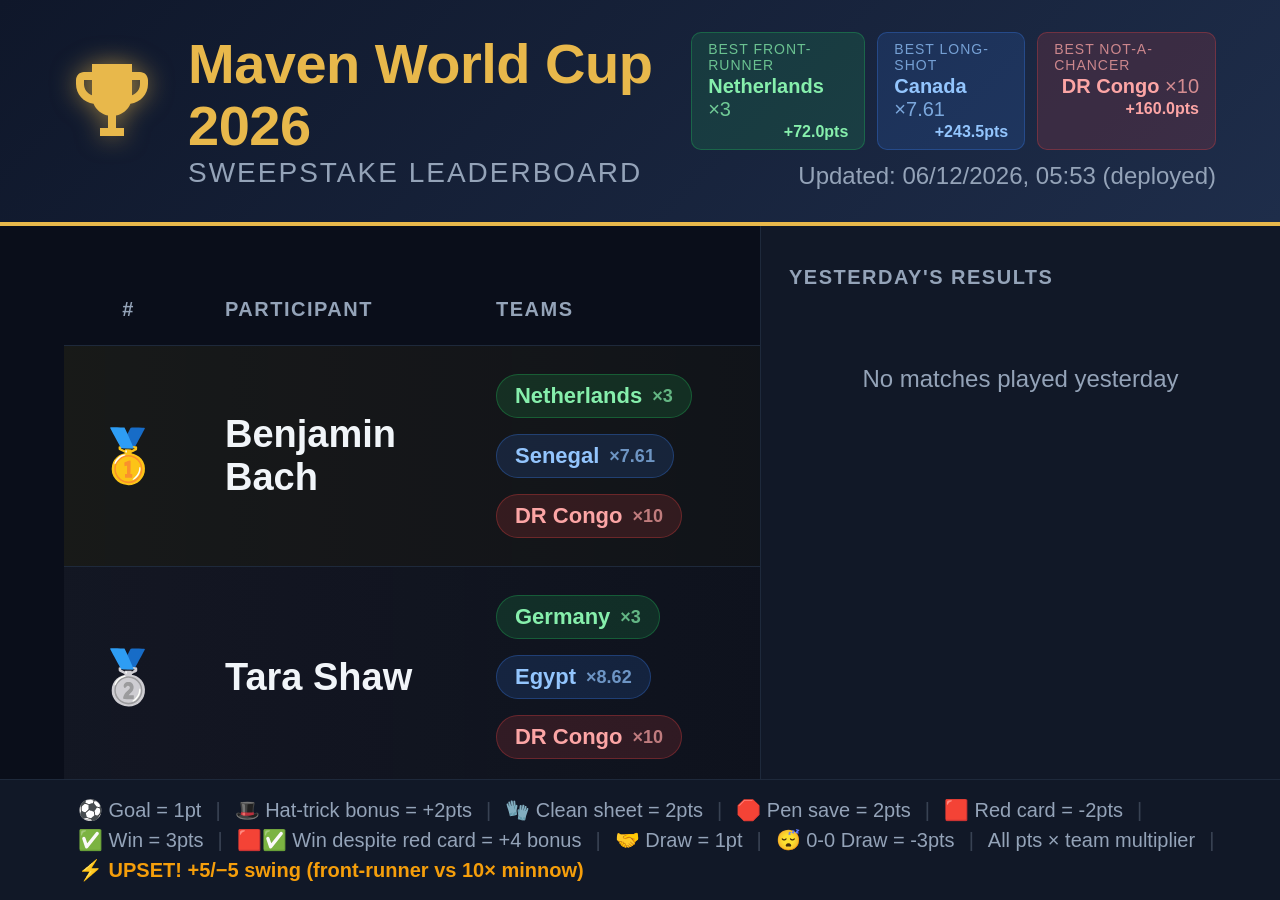
==== commit f17695d7: "Add best-team-per-bracket widget to leaderboard header" ====
--- a/index.html
+++ b/index.html
@@ -23,6 +23,7 @@
       </div>
     </div>
     <div class="lb-header__meta">
+      <div id="best-teams-widget" class="best-teams-widget"></div>
       <span id="last-updated" class="lb-header__updated">Loading...</span>
     </div>
   </header>
--- a/style.css
+++ b/style.css
@@ -108,14 +108,55 @@
 
 .lb-header__meta {
   display: flex;
-  align-items: center;
-  gap: 16px;
+  flex-direction: column;
+  align-items: flex-end;
+  gap: 12px;
 }
 
 .lb-header__updated {
   font-size: 24px;
   color: var(--text-muted);
 }
+
+.best-teams-widget {
+  display: flex;
+  gap: 12px;
+}
+
+.best-team-chip {
+  display: flex;
+  flex-direction: column;
+  align-items: flex-end;
+  gap: 2px;
+  padding: 8px 16px;
+  border-radius: 10px;
+}
+
+.best-team-chip__label {
+  font-size: 14px;
+  text-transform: uppercase;
+  letter-spacing: 1px;
+  opacity: 0.75;
+}
+
+.best-team-chip__name {
+  font-size: 20px;
+  font-weight: 700;
+}
+
+.best-team-chip__mult {
+  font-weight: 500;
+  opacity: 0.8;
+}
+
+.best-team-chip__pts {
+  font-size: 16px;
+  font-weight: 600;
+}
+
+.best-team-chip--front-runner  { background: rgba(34,197,94,0.15);  color: #86efac; border: 1px solid rgba(34,197,94,0.3); }
+.best-team-chip--long-shot     { background: rgba(59,130,246,0.15); color: #93c5fd; border: 1px solid rgba(59,130,246,0.3); }
+.best-team-chip--not-a-chancer { background: rgba(239,68,68,0.15);  color: #fca5a5; border: 1px solid rgba(239,68,68,0.3); }
 
 /* Body row (main + sidebar) */
 .lb-body {
@@ -895,6 +936,54 @@
   color: var(--text-muted);
 }
 
+/* ── Participant tab ─────────────────────────────────────────────────── */
+
+.p-team-preview { margin-top: 20px; }
+
+.p-team-cards {
+  display: flex;
+  gap: 14px;
+  flex-wrap: wrap;
+}
+
+.p-team-card {
+  flex: 1;
+  min-width: 130px;
+  padding: 14px 16px;
+  border-radius: 10px;
+  text-align: center;
+  border: 2px solid transparent;
+}
+.team-chip--front-runner.p-team-card { background: rgba(250,204,21,0.15); border-color: #facc15; }
+.team-chip--long-shot.p-team-card    { background: rgba(96,165,250,0.15);  border-color: #60a5fa; }
+.team-chip--not-a-chancer.p-team-card { background: rgba(167,139,250,0.15); border-color: #a78bfa; }
+
+.p-team-card__bracket { font-size: 10px; font-weight: 700; letter-spacing: 1px; text-transform: uppercase; opacity: 0.7; margin-bottom: 6px; }
+.p-team-card__name    { font-size: 16px; font-weight: 700; margin-bottom: 4px; }
+.p-team-card__mult    { font-size: 13px; opacity: 0.8; }
+
+.participants-list { display: flex; flex-direction: column; gap: 8px; }
+
+.p-list-row {
+  display: flex;
+  align-items: center;
+  gap: 12px;
+  padding: 10px 12px;
+  background: var(--bg);
+  border: 1px solid var(--border);
+  border-radius: 8px;
+  flex-wrap: wrap;
+}
+.p-list-name   { font-weight: 600; font-size: 14px; flex: 0 0 auto; min-width: 140px; }
+.p-list-office { font-weight: 400; opacity: 0.6; font-size: 12px; }
+.p-list-teams  { display: flex; gap: 6px; flex-wrap: wrap; flex: 1; }
+.p-list-row .btn--danger { margin-left: auto; flex-shrink: 0; }
+
+.card__count { font-size: 14px; font-weight: 400; opacity: 0.6; margin-left: 6px; }
+.p-rename-input { display: inline-block; width: 180px; padding: 4px 8px; font-size: 13px; margin-right: 6px; }
+.btn--danger { background: #ef4444; color: #fff; border: none; }
+.btn--danger:hover { background: #dc2626; }
+
 .prog-bracket-heading {
   margin: 18px 0 8px;
   font-size: 12px;
@@ -906,6 +995,68 @@
 .prog-bracket-heading:first-child { margin-top: 0; }
 
 .prog-table { margin-bottom: 4px; }
+
+/* ── Progression stage pill stepper ─────────────────────────────────────── */
+.prog-stage-row {
+  display: flex;
+  align-items: center;
+  gap: 12px;
+  padding: 8px 2px;
+  border-bottom: 1px solid var(--border);
+}
+.prog-stage-row:last-child { border-bottom: none; }
+.prog-stage-info {
+  min-width: 170px;
+  flex-shrink: 0;
+}
+.prog-stage-name {
+  font-size: 13px;
+  font-weight: 600;
+}
+.prog-stage-mult {
+  font-size: 12px;
+  color: var(--text-muted);
+}
+.prog-pills {
+  display: flex;
+  gap: 3px;
+  flex-wrap: wrap;
+  flex: 1;
+}
+.prog-pill {
+  padding: 4px 9px;
+  border-radius: 5px;
+  border: 1px solid var(--border);
+  background: transparent;
+  cursor: pointer;
+  font-size: 12px;
+  color: var(--text-muted);
+  font-family: var(--font);
+  transition: border-color 0.1s, color 0.1s;
+}
+.prog-pill:hover {
+  border-color: var(--accent2);
+  color: var(--accent2);
+}
+.prog-pill--reached {
+  background: rgba(59,130,246,0.15);
+  border-color: var(--accent2);
+  color: var(--accent2);
+}
+.prog-pill--current {
+  background: var(--accent2);
+  border-color: var(--accent2);
+  color: #fff;
+  font-weight: 700;
+}
+.prog-pts-badge {
+  min-width: 60px;
+  text-align: right;
+  font-weight: 700;
+  color: var(--accent2);
+  font-size: 13px;
+  flex-shrink: 0;
+}
 
 code {
   background: var(--bg);
